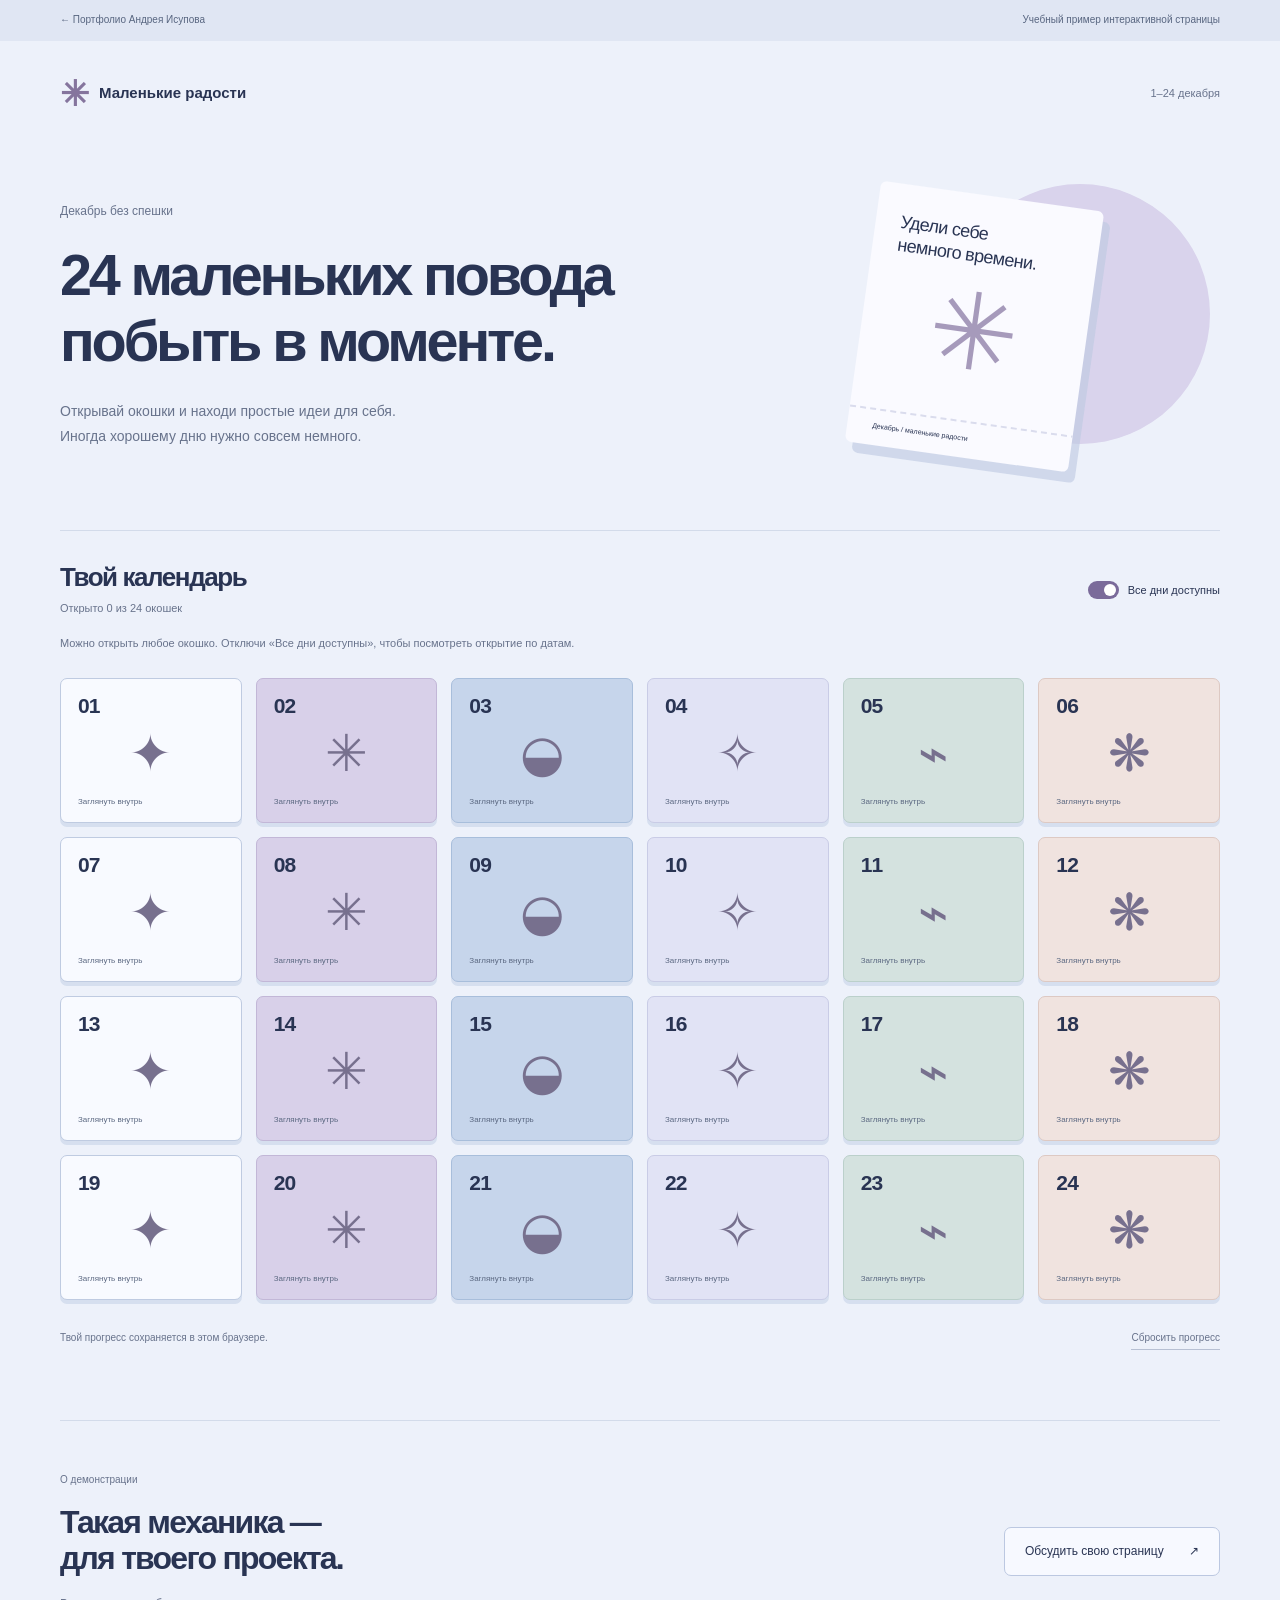
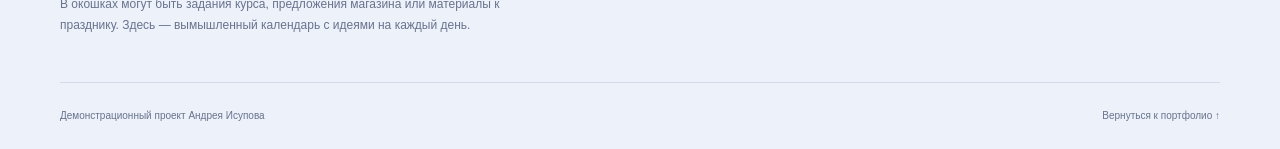
==== advent/index.html @ 97cbf88d "Publish portfolio with original catalogs and new IIDOUBLE design" ====
<!doctype html>
<html lang="ru">
<head><meta charset="utf-8"><meta name="viewport" content="width=device-width,initial-scale=1"><meta name="theme-color" content="#edf1fa"><meta name="description" content="Учебный пример интерактивного адвент-календаря: 24 окошка, небольшие задания и сохранение прогресса."><title>Маленькие радости — демо адвент-календаря</title><link rel="icon" href="../assets/favicon.svg" type="image/svg+xml"><link rel="stylesheet" href="calendar.css"><script src="calendar.js" defer></script></head>
<body>
  <div class="portfolio-strip"><div class="container"><a href="../">← Портфолио Андрея Исупова</a><span>Учебный пример интерактивной страницы</span></div></div>
  <header class="container calendar-header"><a class="calendar-brand" href="./"><span aria-hidden="true">✳</span>Маленькие радости</a><span class="month-label">1–24 декабря</span></header>
  <main class="container">
    <section class="calendar-hero"><div><p class="small-intro">Декабрь без спешки</p><h1>24 маленьких повода<br>побыть в моменте.</h1><p class="hero-description">Открывай окошки и находи простые идеи для себя.<br class="desktop-break"> Иногда хорошему дню нужно совсем немного.</p></div><div class="paper-art" aria-hidden="true"><div class="art-disc"></div><div class="art-ticket"><span>Удели себе<br>немного времени.</span><strong>✳</strong><i>Декабрь / маленькие радости</i></div></div></section>
    <section class="calendar-section" aria-labelledby="calendar-heading">
      <div class="calendar-toolbar"><div><h2 id="calendar-heading">Твой календарь</h2><p id="progress" aria-live="polite">Открыто 0 из 24 окошек</p></div><div class="demo-controls"><label class="toggle-label"><input type="checkbox" id="all-days" checked><span class="toggle-track" aria-hidden="true"></span>Все дни доступны</label><label class="date-label" id="date-control" hidden>Посмотреть на <select id="preview-day" aria-label="День декабря для просмотра"></select></label></div></div>
      <p class="calendar-explainer" id="calendar-explainer">Можно открыть любое окошко. Отключи «Все дни доступны», чтобы посмотреть открытие по датам.</p>
      <div class="calendar-grid" id="calendar-grid" aria-label="Дни адвент-календаря"></div>
      <div class="calendar-bottom"><p id="save-status" aria-live="polite">Твой прогресс сохраняется в этом браузере.</p><button class="reset-button" id="reset-progress">Сбросить прогресс</button></div>
    </section>
    <section class="demo-about"><div><span class="demo-label">О демонстрации</span><h2>Такая механика —<br>для твоего проекта.</h2><p>В окошках могут быть задания курса, предложения магазина или материалы к празднику. Здесь — вымышленный календарь с идеями на каждый день.</p></div><a class="project-contact" href="https://t.me/CURNOSS" target="_blank" rel="noopener">Обсудить свою страницу <span aria-hidden="true">↗</span></a></section>
  </main>
  <footer class="container calendar-footer"><span>Демонстрационный проект Андрея Исупова</span><a href="../">Вернуться к портфолио ↑</a></footer>
  <dialog id="day-dialog" class="day-dialog" aria-labelledby="day-title"><button id="close-day" class="close-button" aria-label="Закрыть окошко">✕</button><div id="day-art" class="day-art" aria-hidden="true"></div><div class="day-content"><span id="day-number" class="day-number"></span><h2 id="day-title"></h2><p id="day-description"></p><button id="done-button" class="done-button">Отметить выполненным</button><p class="day-note">Без строгого плана. Сделай это, когда захочется.</p></div></dialog>
  <noscript><p class="container">Для открытия окошек включи JavaScript в браузере. <a href="../">Вернуться в портфолио</a>.</p></noscript>
</body></html>
---- advent/calendar.css ----
@font-face{font-family:Manrope;src:url('../assets/manrope.ttf') format('truetype');font-weight:200 800;font-display:swap}
:root{--paper:#edf1fa;--ink:#293453;--muted:#68738c;--purple:#726591;--line:#d3dbea}*{box-sizing:border-box}html{scroll-behavior:smooth}body{margin:0;background:var(--paper);color:var(--ink);font:15px/1.65 Manrope,'Segoe UI',sans-serif}button,select,input{font:inherit}a{color:inherit;text-decoration:none}button,a,select{cursor:pointer}button{color:inherit}button:disabled{cursor:not-allowed}button:focus-visible,a:focus-visible,select:focus-visible,input:focus-visible{outline:3px solid #6055b6;outline-offset:5px}h1,h2,p{margin:0}h1,h2{letter-spacing:-.055em;line-height:1.12;font-weight:600}.container{max-width:1160px;width:calc(100% - 80px);margin-inline:auto}.portfolio-strip{background:#e0e6f3;font-size:10px;color:#586680}.portfolio-strip>.container{display:flex;justify-content:space-between;gap:20px;padding-block:12px}.portfolio-strip a:hover{text-decoration:underline}.calendar-header{display:flex;align-items:center;justify-content:space-between;gap:20px;min-height:105px}.calendar-brand{display:flex;align-items:center;gap:10px;font-weight:650;font-size:15px}.calendar-brand>span{font-size:35px;color:#85759d;line-height:1}.month-label{font-size:11px;color:var(--muted)}.calendar-hero{display:grid;grid-template-columns:1.3fr 1fr;gap:30px;align-items:center;padding:38px 0 61px}.small-intro{font-size:12px;color:var(--muted);margin-bottom:22px}.calendar-hero h1{font-size:clamp(37px,4.5vw,61px);line-height:1.13}.hero-description{font-size:14px;color:var(--muted);line-height:1.85;margin-top:25px}.paper-art{position:relative;width:100%;height:285px;display:grid;place-items:center}.art-disc{width:260px;height:260px;border-radius:50%;background:#d9d3ec;position:absolute;right:10px;top:0}.art-ticket{width:225px;height:263px;background:#fafaff;position:relative;padding:27px 25px;border-radius:6px;transform:rotate(8deg);box-shadow:8px 10px 0 #bec9e29c;display:flex;flex-direction:column;overflow:hidden}.art-ticket::after{content:'';position:absolute;width:290px;border-bottom:2px dashed #dadced;left:-20px;bottom:35px}.art-ticket>span{font-size:18px;line-height:1.3;letter-spacing:-.035em}.art-ticket>strong{font-weight:400;font-size:107px;line-height:1.2;align-self:center;color:#a69abb}.art-ticket>i{font-size:7px;position:absolute;bottom:13px;font-style:normal}.calendar-section{border-top:1px solid var(--line);padding-top:32px}.calendar-toolbar{display:flex;align-items:center;justify-content:space-between;gap:25px}.calendar-toolbar h2{font-size:26px}.calendar-toolbar>div>p{font-size:11px;color:var(--muted);margin-top:7px}.demo-controls{display:flex;gap:20px;align-items:center;flex-wrap:wrap;justify-content:flex-end}.toggle-label{display:inline-flex;align-items:center;gap:9px;font-size:11px;cursor:pointer;position:relative}.toggle-label>input{position:absolute;left:0;opacity:0;width:32px;height:20px;cursor:pointer}.toggle-track{width:31px;height:18px;position:relative;background:#aab4c8;border-radius:20px;transition:background .2s}.toggle-track::after{content:'';position:absolute;background:white;width:12px;height:12px;border-radius:50%;left:3px;top:3px;transition:transform .2s}.toggle-label>input:checked+.toggle-track{background:#7b6b9a}.toggle-label>input:checked+.toggle-track::after{transform:translateX(13px)}.toggle-label>input:focus-visible+.toggle-track{outline:3px solid #6055b6;outline-offset:4px}.date-label{font-size:11px;color:var(--muted)}.date-label select{margin-left:6px;border:1px solid #c3cde1;background:#f9faff;color:var(--ink);border-radius:5px;font-size:11px;padding:6px}.calendar-explainer{font-size:11px;color:var(--muted);margin-top:17px;min-height:24px}.calendar-grid{display:grid;grid-template-columns:repeat(6,minmax(0,1fr));gap:14px;margin-top:20px}.day{min-height:145px;position:relative;display:flex;flex-direction:column;justify-content:space-between;align-items:flex-start;padding:14px 17px;border:1px solid #bfcbe1;border-radius:7px;background:#f8faff;box-shadow:0 4px 0 #d6dfef;text-align:left;transition:transform .16s,background .16s}.day:nth-child(6n+2){background:#d8d0e9;border-color:#c2b7d7}.day:nth-child(6n+3){background:#c6d5eb;border-color:#a8bedb}.day:nth-child(6n+4){background:#e1e3f5;border-color:#c9cce6}.day:nth-child(6n+5){background:#d4e2df;border-color:#bbd0cb}.day:nth-child(6n+6){background:#f0e3df;border-color:#ddc9c3}.day:hover:not(:disabled){transform:translateY(-4px);box-shadow:0 8px 0 #d6dfef}.day>.number{font-size:21px;font-weight:550;line-height:1.25;letter-spacing:-.04em}.day>.day-symbol{font-size:51px;line-height:1;font-weight:400;color:#77708e;align-self:center;position:relative;top:-5px}.day>.state{font-size:8px;color:#5b6881;line-height:1.3}.day.opened{background:#fff!important;border-color:#a4b5d2}.day.opened .day-symbol{font-size:15px;color:#6a6d91;line-height:1.5;align-self:flex-start;max-width:125px;letter-spacing:-.025em;top:0}.day.done .state{color:#247564}.day.done::after{content:'✓';position:absolute;right:13px;top:16px;width:19px;height:19px;border-radius:50%;background:#e0f0e9;color:#217457;font-size:12px;text-align:center;line-height:19px}.day:disabled{opacity:.42;box-shadow:none}.calendar-bottom{display:flex;justify-content:space-between;gap:20px;margin-top:27px;align-items:center;font-size:10px;color:var(--muted)}.reset-button{border:0;border-bottom:1px solid #b7c0d3;background:transparent;padding:3px 0;font-size:10px;color:var(--muted)}.reset-button:hover{color:var(--ink)}.demo-about{display:flex;align-items:center;justify-content:space-between;gap:50px;margin-top:70px;padding:45px 0;border-top:1px solid var(--line);border-bottom:1px solid var(--line)}.demo-label{font-size:10px;color:var(--muted)}.demo-about h2{font-size:32px;margin-top:14px}.demo-about p{font-size:12px;color:var(--muted);line-height:1.8;max-width:500px;margin-top:17px}.project-contact{flex-shrink:0;padding:14px 20px;border:1px solid #bcc8e1;border-radius:7px;background:#f7f9ff;font-size:12px}.project-contact span{margin-left:22px}.project-contact:hover{background:white}.calendar-footer{display:flex;justify-content:space-between;gap:20px;font-size:10px;color:var(--muted);padding-block:25px}.calendar-footer a:hover{text-decoration:underline}.day-dialog{width:min(660px,calc(100% - 32px));max-height:90dvh;padding:0;overflow:auto;border:1px solid #cbd4e7;border-radius:14px;background:#fbfcff;color:var(--ink)}.day-dialog::backdrop{background:#26335280;backdrop-filter:blur(5px)}.close-button{position:absolute;top:15px;right:15px;display:grid;place-items:center;width:33px;height:33px;border:1px solid #c2cce0;border-radius:50%;background:#f7f9ffcc;font-size:15px;z-index:1}.day-art{height:175px;background:#dcd5ed;display:grid;place-items:center;font-size:112px;color:#88789f;line-height:1}.day-content{padding:30px 36px 25px}.day-number{font-size:11px;color:var(--muted)}.day-content h2{font-size:34px;margin-top:12px;max-width:470px}.day-content>p:not(.day-note){font-size:14px;line-height:1.9;color:var(--muted);margin-top:20px}.done-button{margin-top:27px;border:0;background:#5c648c;color:white;border-radius:7px;padding:12px 18px;font-size:12px;font-weight:600}.done-button:hover{background:#474f74}.done-button[aria-pressed=true]{background:#d9ebe4;color:#286e59}.day-note{font-size:10px;color:var(--muted);margin-top:19px!important}.modal-open{overflow:hidden}
@media(max-width:1000px){.calendar-grid{grid-template-columns:repeat(4,minmax(0,1fr))}.paper-art{height:250px}.art-disc{width:220px;height:220px}.art-ticket{width:200px;height:235px}.art-ticket>strong{font-size:85px}.calendar-hero h1{font-size:46px}.calendar-grid .day{min-height:140px}.calendar-hero{grid-template-columns:1.3fr 1fr}.calendar-brand{font-size:14px}.demo-about{gap:25px}.project-contact{font-size:11px}}
@media(max-width:640px){.container{width:calc(100% - 36px)}.portfolio-strip>.container{padding-block:10px;font-size:9px}.portfolio-strip span{display:none}.calendar-header{min-height:80px}.calendar-brand{font-size:12px;gap:7px}.calendar-brand>span{font-size:28px}.month-label{font-size:10px}.calendar-hero{display:block;padding:30px 0 35px;position:relative}.calendar-hero h1{font-size:clamp(36px,8.8vw,52px)}.small-intro{font-size:11px;margin-bottom:19px}.hero-description{font-size:12px;margin-top:20px;max-width:350px}.desktop-break{display:none}.paper-art{height:225px;margin-top:22px}.art-disc{width:200px;height:200px;right:calc(50% - 130px)}.art-ticket{height:209px;width:180px;padding:21px}.art-ticket>span{font-size:15px}.art-ticket>strong{font-size:78px}.art-ticket>i{font-size:6px}.calendar-section{padding-top:26px}.calendar-toolbar{align-items:flex-start;flex-direction:column;gap:17px}.calendar-toolbar h2{font-size:25px}.demo-controls{justify-content:flex-start;gap:12px}.calendar-explainer{font-size:10px;line-height:1.8;margin-top:14px}.calendar-grid{grid-template-columns:repeat(3,minmax(0,1fr));gap:10px;margin-top:16px}.calendar-grid .day{min-height:126px;padding:11px 12px}.day>.number{font-size:20px}.day>.day-symbol{font-size:40px}.day>.state{font-size:8px}.day.opened .day-symbol{font-size:12px;line-height:1.4}.day.done::after{right:9px;top:12px;width:16px;height:16px;font-size:10px;line-height:16px}.calendar-bottom{align-items:flex-start;font-size:9px;gap:15px}.calendar-bottom>p{max-width:175px}.reset-button{font-size:9px;flex-shrink:0}.demo-about{display:block;padding:31px 0;margin-top:45px}.demo-about h2{font-size:31px}.demo-about p{font-size:12px}.project-contact{display:inline-block;margin-top:24px;font-size:12px}.calendar-footer{flex-direction:column;gap:10px;font-size:9px}.day-art{height:130px;font-size:88px}.day-content{padding:24px}.day-content h2{font-size:28px}.day-content>p:not(.day-note){font-size:13px}.day-note{font-size:9px}.done-button{font-size:12px}.date-label select{max-width:130px}}
@media(prefers-reduced-motion:reduce){html{scroll-behavior:auto}*,*::before,*::after{transition:none!important;animation:none!important}}
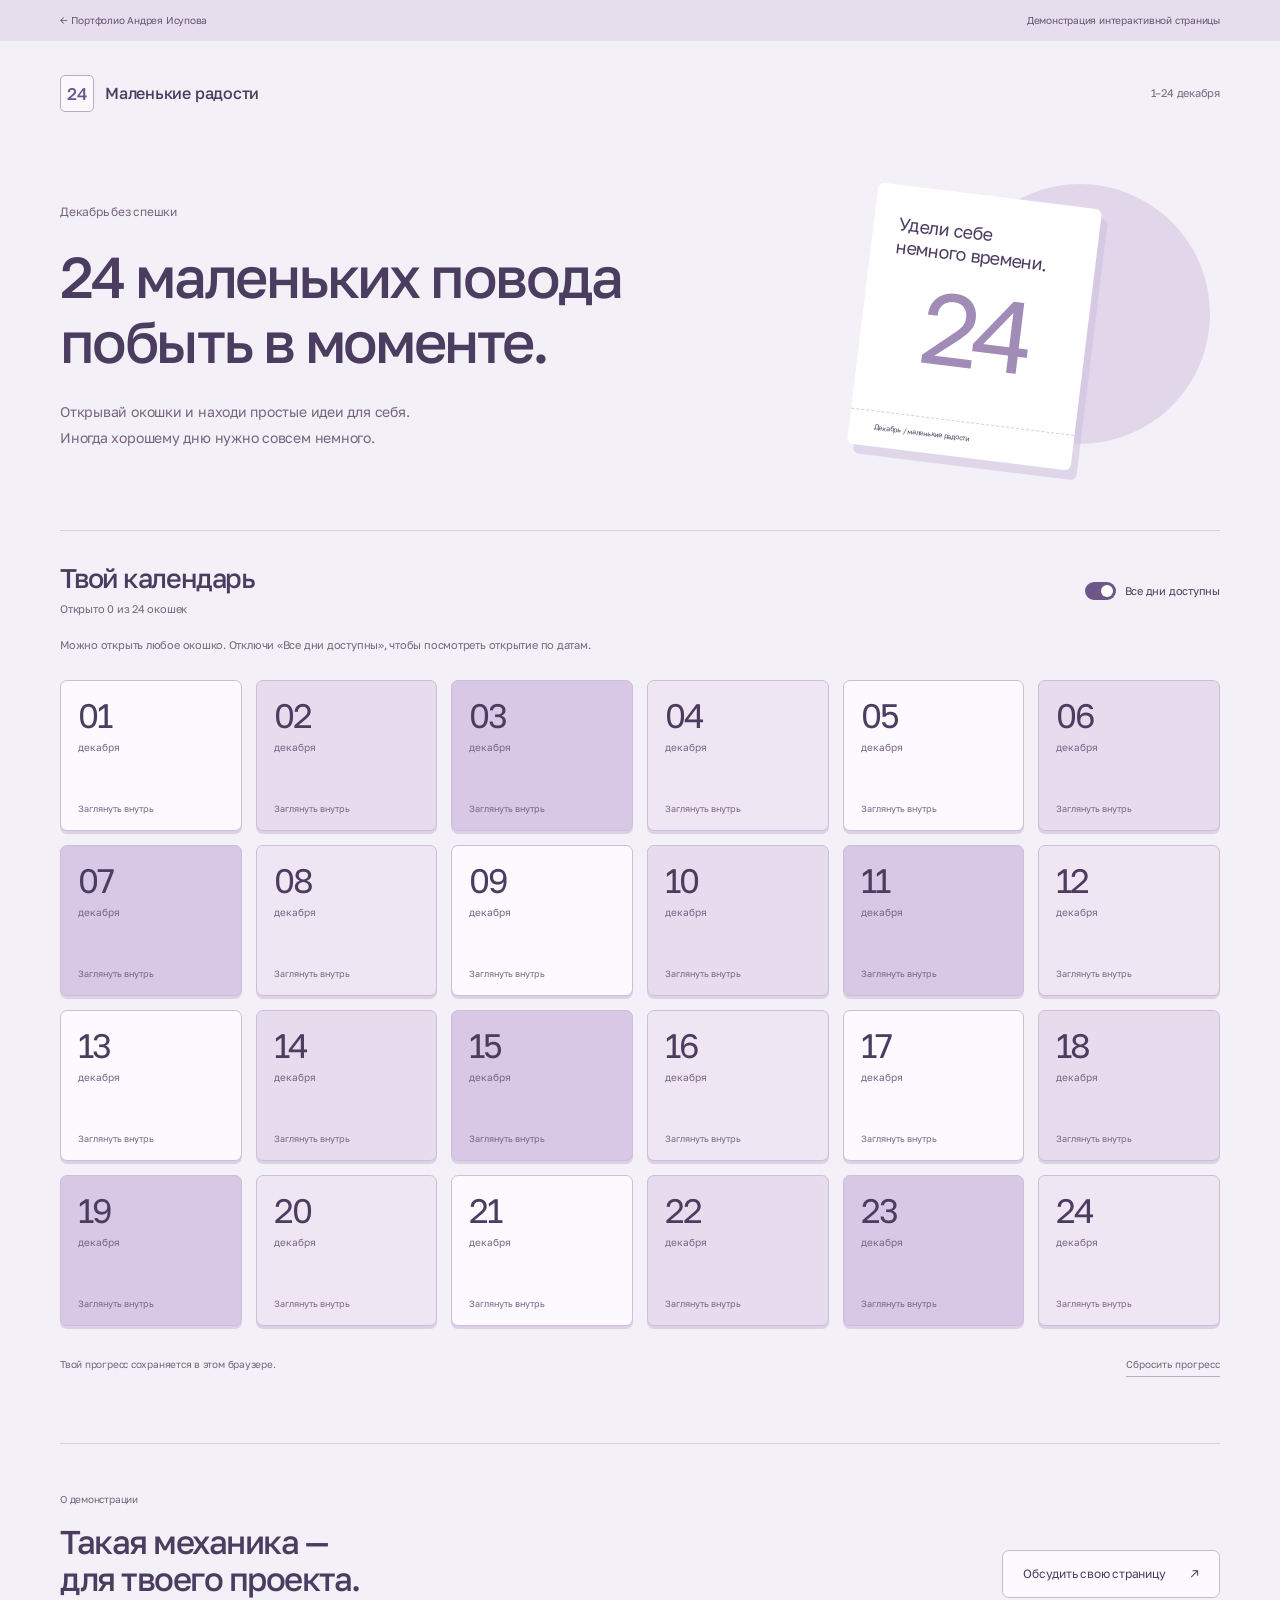
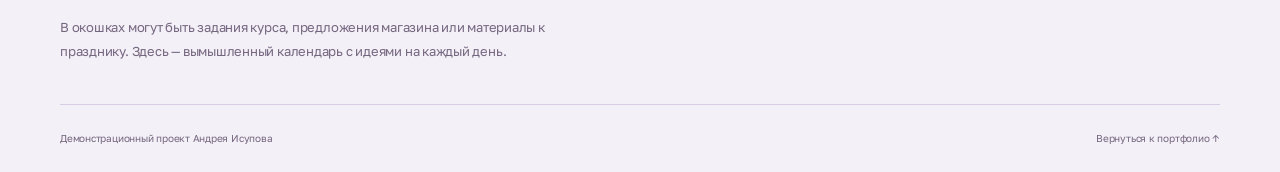
==== commit 8012c7d5: "Redesign portfolio for client applications" ====
--- a/advent/index.html
+++ b/advent/index.html
@@ -1,11 +1,11 @@
 <!doctype html>
 <html lang="ru">
-<head><meta charset="utf-8"><meta name="viewport" content="width=device-width,initial-scale=1"><meta name="theme-color" content="#edf1fa"><meta name="description" content="Учебный пример интерактивного адвент-календаря: 24 окошка, небольшие задания и сохранение прогресса."><title>Маленькие радости — демо адвент-календаря</title><link rel="icon" href="../assets/favicon.svg" type="image/svg+xml"><link rel="stylesheet" href="calendar.css"><script src="calendar.js" defer></script></head>
+<head><meta charset="utf-8"><meta name="viewport" content="width=device-width,initial-scale=1"><meta name="theme-color" content="#f4f0f7"><meta name="description" content="Учебный пример интерактивного адвент-календаря: 24 окошка, небольшие задания и сохранение прогресса."><title>Маленькие радости — демо адвент-календаря</title><link rel="icon" href="../assets/favicon.svg" type="image/svg+xml"><link rel="stylesheet" href="calendar.css"><script src="calendar.js" defer></script></head>
 <body>
-  <div class="portfolio-strip"><div class="container"><a href="../">← Портфолио Андрея Исупова</a><span>Учебный пример интерактивной страницы</span></div></div>
-  <header class="container calendar-header"><a class="calendar-brand" href="./"><span aria-hidden="true">✳</span>Маленькие радости</a><span class="month-label">1–24 декабря</span></header>
+  <div class="portfolio-strip"><div class="container"><a href="../">← Портфолио Андрея Исупова</a><span>Демонстрация интерактивной страницы</span></div></div>
+  <header class="container calendar-header"><a class="calendar-brand" href="./"><span aria-hidden="true">24</span>Маленькие радости</a><span class="month-label">1–24 декабря</span></header>
   <main class="container">
-    <section class="calendar-hero"><div><p class="small-intro">Декабрь без спешки</p><h1>24 маленьких повода<br>побыть в моменте.</h1><p class="hero-description">Открывай окошки и находи простые идеи для себя.<br class="desktop-break"> Иногда хорошему дню нужно совсем немного.</p></div><div class="paper-art" aria-hidden="true"><div class="art-disc"></div><div class="art-ticket"><span>Удели себе<br>немного времени.</span><strong>✳</strong><i>Декабрь / маленькие радости</i></div></div></section>
+    <section class="calendar-hero"><div><p class="small-intro">Декабрь без спешки</p><h1>24 маленьких повода<br>побыть в моменте.</h1><p class="hero-description">Открывай окошки и находи простые идеи для себя.<br class="desktop-break"> Иногда хорошему дню нужно совсем немного.</p></div><div class="paper-art" aria-hidden="true"><div class="art-disc"></div><div class="art-ticket"><span>Удели себе<br>немного времени.</span><strong>24</strong><i>Декабрь / маленькие радости</i></div></div></section>
     <section class="calendar-section" aria-labelledby="calendar-heading">
       <div class="calendar-toolbar"><div><h2 id="calendar-heading">Твой календарь</h2><p id="progress" aria-live="polite">Открыто 0 из 24 окошек</p></div><div class="demo-controls"><label class="toggle-label"><input type="checkbox" id="all-days" checked><span class="toggle-track" aria-hidden="true"></span>Все дни доступны</label><label class="date-label" id="date-control" hidden>Посмотреть на <select id="preview-day" aria-label="День декабря для просмотра"></select></label></div></div>
       <p class="calendar-explainer" id="calendar-explainer">Можно открыть любое окошко. Отключи «Все дни доступны», чтобы посмотреть открытие по датам.</p>
--- a/advent/calendar.css
+++ b/advent/calendar.css
@@ -1,5 +1,91 @@
-@font-face{font-family:Manrope;src:url('../assets/manrope.ttf') format('truetype');font-weight:200 800;font-display:swap}
-:root{--paper:#edf1fa;--ink:#293453;--muted:#68738c;--purple:#726591;--line:#d3dbea}*{box-sizing:border-box}html{scroll-behavior:smooth}body{margin:0;background:var(--paper);color:var(--ink);font:15px/1.65 Manrope,'Segoe UI',sans-serif}button,select,input{font:inherit}a{color:inherit;text-decoration:none}button,a,select{cursor:pointer}button{color:inherit}button:disabled{cursor:not-allowed}button:focus-visible,a:focus-visible,select:focus-visible,input:focus-visible{outline:3px solid #6055b6;outline-offset:5px}h1,h2,p{margin:0}h1,h2{letter-spacing:-.055em;line-height:1.12;font-weight:600}.container{max-width:1160px;width:calc(100% - 80px);margin-inline:auto}.portfolio-strip{background:#e0e6f3;font-size:10px;color:#586680}.portfolio-strip>.container{display:flex;justify-content:space-between;gap:20px;padding-block:12px}.portfolio-strip a:hover{text-decoration:underline}.calendar-header{display:flex;align-items:center;justify-content:space-between;gap:20px;min-height:105px}.calendar-brand{display:flex;align-items:center;gap:10px;font-weight:650;font-size:15px}.calendar-brand>span{font-size:35px;color:#85759d;line-height:1}.month-label{font-size:11px;color:var(--muted)}.calendar-hero{display:grid;grid-template-columns:1.3fr 1fr;gap:30px;align-items:center;padding:38px 0 61px}.small-intro{font-size:12px;color:var(--muted);margin-bottom:22px}.calendar-hero h1{font-size:clamp(37px,4.5vw,61px);line-height:1.13}.hero-description{font-size:14px;color:var(--muted);line-height:1.85;margin-top:25px}.paper-art{position:relative;width:100%;height:285px;display:grid;place-items:center}.art-disc{width:260px;height:260px;border-radius:50%;background:#d9d3ec;position:absolute;right:10px;top:0}.art-ticket{width:225px;height:263px;background:#fafaff;position:relative;padding:27px 25px;border-radius:6px;transform:rotate(8deg);box-shadow:8px 10px 0 #bec9e29c;display:flex;flex-direction:column;overflow:hidden}.art-ticket::after{content:'';position:absolute;width:290px;border-bottom:2px dashed #dadced;left:-20px;bottom:35px}.art-ticket>span{font-size:18px;line-height:1.3;letter-spacing:-.035em}.art-ticket>strong{font-weight:400;font-size:107px;line-height:1.2;align-self:center;color:#a69abb}.art-ticket>i{font-size:7px;position:absolute;bottom:13px;font-style:normal}.calendar-section{border-top:1px solid var(--line);padding-top:32px}.calendar-toolbar{display:flex;align-items:center;justify-content:space-between;gap:25px}.calendar-toolbar h2{font-size:26px}.calendar-toolbar>div>p{font-size:11px;color:var(--muted);margin-top:7px}.demo-controls{display:flex;gap:20px;align-items:center;flex-wrap:wrap;justify-content:flex-end}.toggle-label{display:inline-flex;align-items:center;gap:9px;font-size:11px;cursor:pointer;position:relative}.toggle-label>input{position:absolute;left:0;opacity:0;width:32px;height:20px;cursor:pointer}.toggle-track{width:31px;height:18px;position:relative;background:#aab4c8;border-radius:20px;transition:background .2s}.toggle-track::after{content:'';position:absolute;background:white;width:12px;height:12px;border-radius:50%;left:3px;top:3px;transition:transform .2s}.toggle-label>input:checked+.toggle-track{background:#7b6b9a}.toggle-label>input:checked+.toggle-track::after{transform:translateX(13px)}.toggle-label>input:focus-visible+.toggle-track{outline:3px solid #6055b6;outline-offset:4px}.date-label{font-size:11px;color:var(--muted)}.date-label select{margin-left:6px;border:1px solid #c3cde1;background:#f9faff;color:var(--ink);border-radius:5px;font-size:11px;padding:6px}.calendar-explainer{font-size:11px;color:var(--muted);margin-top:17px;min-height:24px}.calendar-grid{display:grid;grid-template-columns:repeat(6,minmax(0,1fr));gap:14px;margin-top:20px}.day{min-height:145px;position:relative;display:flex;flex-direction:column;justify-content:space-between;align-items:flex-start;padding:14px 17px;border:1px solid #bfcbe1;border-radius:7px;background:#f8faff;box-shadow:0 4px 0 #d6dfef;text-align:left;transition:transform .16s,background .16s}.day:nth-child(6n+2){background:#d8d0e9;border-color:#c2b7d7}.day:nth-child(6n+3){background:#c6d5eb;border-color:#a8bedb}.day:nth-child(6n+4){background:#e1e3f5;border-color:#c9cce6}.day:nth-child(6n+5){background:#d4e2df;border-color:#bbd0cb}.day:nth-child(6n+6){background:#f0e3df;border-color:#ddc9c3}.day:hover:not(:disabled){transform:translateY(-4px);box-shadow:0 8px 0 #d6dfef}.day>.number{font-size:21px;font-weight:550;line-height:1.25;letter-spacing:-.04em}.day>.day-symbol{font-size:51px;line-height:1;font-weight:400;color:#77708e;align-self:center;position:relative;top:-5px}.day>.state{font-size:8px;color:#5b6881;line-height:1.3}.day.opened{background:#fff!important;border-color:#a4b5d2}.day.opened .day-symbol{font-size:15px;color:#6a6d91;line-height:1.5;align-self:flex-start;max-width:125px;letter-spacing:-.025em;top:0}.day.done .state{color:#247564}.day.done::after{content:'✓';position:absolute;right:13px;top:16px;width:19px;height:19px;border-radius:50%;background:#e0f0e9;color:#217457;font-size:12px;text-align:center;line-height:19px}.day:disabled{opacity:.42;box-shadow:none}.calendar-bottom{display:flex;justify-content:space-between;gap:20px;margin-top:27px;align-items:center;font-size:10px;color:var(--muted)}.reset-button{border:0;border-bottom:1px solid #b7c0d3;background:transparent;padding:3px 0;font-size:10px;color:var(--muted)}.reset-button:hover{color:var(--ink)}.demo-about{display:flex;align-items:center;justify-content:space-between;gap:50px;margin-top:70px;padding:45px 0;border-top:1px solid var(--line);border-bottom:1px solid var(--line)}.demo-label{font-size:10px;color:var(--muted)}.demo-about h2{font-size:32px;margin-top:14px}.demo-about p{font-size:12px;color:var(--muted);line-height:1.8;max-width:500px;margin-top:17px}.project-contact{flex-shrink:0;padding:14px 20px;border:1px solid #bcc8e1;border-radius:7px;background:#f7f9ff;font-size:12px}.project-contact span{margin-left:22px}.project-contact:hover{background:white}.calendar-footer{display:flex;justify-content:space-between;gap:20px;font-size:10px;color:var(--muted);padding-block:25px}.calendar-footer a:hover{text-decoration:underline}.day-dialog{width:min(660px,calc(100% - 32px));max-height:90dvh;padding:0;overflow:auto;border:1px solid #cbd4e7;border-radius:14px;background:#fbfcff;color:var(--ink)}.day-dialog::backdrop{background:#26335280;backdrop-filter:blur(5px)}.close-button{position:absolute;top:15px;right:15px;display:grid;place-items:center;width:33px;height:33px;border:1px solid #c2cce0;border-radius:50%;background:#f7f9ffcc;font-size:15px;z-index:1}.day-art{height:175px;background:#dcd5ed;display:grid;place-items:center;font-size:112px;color:#88789f;line-height:1}.day-content{padding:30px 36px 25px}.day-number{font-size:11px;color:var(--muted)}.day-content h2{font-size:34px;margin-top:12px;max-width:470px}.day-content>p:not(.day-note){font-size:14px;line-height:1.9;color:var(--muted);margin-top:20px}.done-button{margin-top:27px;border:0;background:#5c648c;color:white;border-radius:7px;padding:12px 18px;font-size:12px;font-weight:600}.done-button:hover{background:#474f74}.done-button[aria-pressed=true]{background:#d9ebe4;color:#286e59}.day-note{font-size:10px;color:var(--muted);margin-top:19px!important}.modal-open{overflow:hidden}
-@media(max-width:1000px){.calendar-grid{grid-template-columns:repeat(4,minmax(0,1fr))}.paper-art{height:250px}.art-disc{width:220px;height:220px}.art-ticket{width:200px;height:235px}.art-ticket>strong{font-size:85px}.calendar-hero h1{font-size:46px}.calendar-grid .day{min-height:140px}.calendar-hero{grid-template-columns:1.3fr 1fr}.calendar-brand{font-size:14px}.demo-about{gap:25px}.project-contact{font-size:11px}}
-@media(max-width:640px){.container{width:calc(100% - 36px)}.portfolio-strip>.container{padding-block:10px;font-size:9px}.portfolio-strip span{display:none}.calendar-header{min-height:80px}.calendar-brand{font-size:12px;gap:7px}.calendar-brand>span{font-size:28px}.month-label{font-size:10px}.calendar-hero{display:block;padding:30px 0 35px;position:relative}.calendar-hero h1{font-size:clamp(36px,8.8vw,52px)}.small-intro{font-size:11px;margin-bottom:19px}.hero-description{font-size:12px;margin-top:20px;max-width:350px}.desktop-break{display:none}.paper-art{height:225px;margin-top:22px}.art-disc{width:200px;height:200px;right:calc(50% - 130px)}.art-ticket{height:209px;width:180px;padding:21px}.art-ticket>span{font-size:15px}.art-ticket>strong{font-size:78px}.art-ticket>i{font-size:6px}.calendar-section{padding-top:26px}.calendar-toolbar{align-items:flex-start;flex-direction:column;gap:17px}.calendar-toolbar h2{font-size:25px}.demo-controls{justify-content:flex-start;gap:12px}.calendar-explainer{font-size:10px;line-height:1.8;margin-top:14px}.calendar-grid{grid-template-columns:repeat(3,minmax(0,1fr));gap:10px;margin-top:16px}.calendar-grid .day{min-height:126px;padding:11px 12px}.day>.number{font-size:20px}.day>.day-symbol{font-size:40px}.day>.state{font-size:8px}.day.opened .day-symbol{font-size:12px;line-height:1.4}.day.done::after{right:9px;top:12px;width:16px;height:16px;font-size:10px;line-height:16px}.calendar-bottom{align-items:flex-start;font-size:9px;gap:15px}.calendar-bottom>p{max-width:175px}.reset-button{font-size:9px;flex-shrink:0}.demo-about{display:block;padding:31px 0;margin-top:45px}.demo-about h2{font-size:31px}.demo-about p{font-size:12px}.project-contact{display:inline-block;margin-top:24px;font-size:12px}.calendar-footer{flex-direction:column;gap:10px;font-size:9px}.day-art{height:130px;font-size:88px}.day-content{padding:24px}.day-content h2{font-size:28px}.day-content>p:not(.day-note){font-size:13px}.day-note{font-size:9px}.done-button{font-size:12px}.date-label select{max-width:130px}}
+@font-face{font-family:'Golos Text';src:url('../assets/golos-text.ttf') format('truetype');font-weight:400 900;font-display:swap}
+:root{--paper:#f4f0f7;--ink:#4b3d60;--muted:#74667f;--accent:#6d5688;--line:#d8cde2}
+*{box-sizing:border-box}
+html{scroll-behavior:smooth}
+body{margin:0;background:var(--paper);color:var(--ink);font:15px/1.7 'Golos Text','Segoe UI',sans-serif;letter-spacing:-.015em}
+button,select,input{font:inherit}
+a{color:inherit;text-decoration:none}
+button,a,select{cursor:pointer;-webkit-tap-highlight-color:transparent}
+button{color:inherit}
+button:disabled{cursor:not-allowed}
+button:focus-visible,a:focus-visible,select:focus-visible,input:focus-visible{outline:3px solid var(--accent);outline-offset:5px}
+h1,h2,p{margin:0}
+h1,h2{letter-spacing:-.045em;line-height:1.12;font-weight:500}
+[hidden]{display:none!important}
+.container{max-width:1160px;width:calc(100% - 80px);margin-inline:auto}
+.portfolio-strip{background:#e6deed;font-size:10px;color:#665574}
+.portfolio-strip>.container{display:flex;justify-content:space-between;gap:20px;padding-block:12px}
+.portfolio-strip a:hover{text-decoration:underline;text-underline-offset:4px}
+.calendar-header{display:flex;align-items:center;justify-content:space-between;gap:20px;min-height:105px}
+.calendar-brand{display:flex;align-items:center;gap:11px;font-weight:500;font-size:16px}
+.calendar-brand>span{display:grid;place-items:center;width:34px;height:37px;border:1px solid #baabc9;border-radius:5px;font-size:17px;color:var(--accent);line-height:1;background:#faf8fc}
+.month-label{font-size:11px;color:var(--muted)}
+.calendar-hero{display:grid;grid-template-columns:1.3fr 1fr;gap:30px;align-items:center;padding:38px 0 61px}
+.small-intro{font-size:12px;color:var(--muted);margin-bottom:22px}
+.calendar-hero h1{font-size:clamp(37px,4.5vw,61px);line-height:1.13}
+.hero-description{font-size:14px;color:var(--muted);line-height:1.85;margin-top:25px}
+.paper-art{position:relative;width:100%;height:285px;display:grid;place-items:center}
+.art-disc{width:260px;height:260px;border-radius:50%;background:#e2d6eb;position:absolute;right:10px;top:0}
+.art-ticket{width:225px;height:263px;background:#fff;position:relative;padding:27px 25px;border-radius:6px;transform:rotate(7deg);box-shadow:7px 9px 0 #cdbddd80;display:flex;flex-direction:column;overflow:hidden}
+.art-ticket::after{content:'';position:absolute;width:290px;border-bottom:1px dashed #d7cbe2;left:-20px;bottom:35px}
+.art-ticket>span{font-size:18px;line-height:1.3;letter-spacing:-.035em}
+.art-ticket>strong{font-weight:400;font-size:102px;line-height:1.2;letter-spacing:-.08em;align-self:center;color:#a18bb7}
+.art-ticket>i{font-size:7px;position:absolute;bottom:13px;font-style:normal}
+.calendar-section{border-top:1px solid var(--line);padding-top:32px}
+.calendar-toolbar{display:flex;align-items:center;justify-content:space-between;gap:25px}
+.calendar-toolbar h2{font-size:27px}
+.calendar-toolbar>div>p{font-size:11px;color:var(--muted);margin-top:7px}
+.demo-controls{display:flex;gap:20px;align-items:center;flex-wrap:wrap;justify-content:flex-end}
+.toggle-label{display:inline-flex;align-items:center;gap:9px;font-size:11px;cursor:pointer;position:relative}
+.toggle-label>input{position:absolute;left:0;opacity:0;width:32px;height:20px;cursor:pointer}
+.toggle-track{width:31px;height:18px;position:relative;background:#b6abbe;border-radius:20px}
+.toggle-track::after{content:'';position:absolute;background:white;width:12px;height:12px;border-radius:50%;left:3px;top:3px;transition:transform .15s}
+.toggle-label>input:checked+.toggle-track{background:var(--accent)}
+.toggle-label>input:checked+.toggle-track::after{transform:translateX(13px)}
+.toggle-label>input:focus-visible+.toggle-track{outline:3px solid var(--accent);outline-offset:4px}
+.date-label{font-size:11px;color:var(--muted)}
+.date-label select{margin-left:6px;border:1px solid #c9b9d6;background:#fdfbff;color:var(--ink);border-radius:5px;font-size:11px;padding:6px}
+.calendar-explainer{font-size:11px;color:var(--muted);margin-top:17px;min-height:24px}
+.calendar-grid{display:grid;grid-template-columns:repeat(6,minmax(0,1fr));gap:14px;margin-top:20px}
+.day{min-height:151px;position:relative;display:flex;flex-direction:column;align-items:flex-start;padding:15px 17px;border:1px solid #ccbdd8;border-radius:7px;background:#fcfafe;box-shadow:0 3px 0 #ddd1e7;text-align:left;transition:transform .15s}
+.day:nth-child(4n+2){background:#e6dced}
+.day:nth-child(4n+3){background:#d8c8e5}
+.day:nth-child(4n){background:#eee7f3}
+.day:hover:not(:disabled){transform:translateY(-3px)}
+.day>.number{font-size:34px;font-weight:400;line-height:1.15;letter-spacing:-.055em}
+.day>.day-symbol{font-size:10px;color:#786587;line-height:1.4;margin-top:5px}
+.day>.state{font-size:9px;color:#776783;line-height:1.3;margin-top:auto;padding-top:12px}
+.day.opened{background:white;border-color:#b6a2c7}
+.day.opened .number{font-size:22px}
+.day.opened .day-symbol{font-size:13px;line-height:1.45;color:#5e4c6f;max-width:125px;margin-top:10px}
+.day.done .state{color:#42715c}
+.day.done::after{content:'✓';position:absolute;right:13px;top:16px;width:19px;height:19px;border-radius:50%;background:#e4eee8;color:#42715c;font-size:12px;text-align:center;line-height:19px}
+.day:disabled{opacity:.42;box-shadow:none}
+.calendar-bottom{display:flex;justify-content:space-between;gap:20px;margin-top:27px;align-items:center;font-size:10px;color:var(--muted)}
+.reset-button{border:0;border-bottom:1px solid #baabc7;background:transparent;padding:3px 0;font-size:10px;color:var(--muted)}
+.reset-button:hover{color:var(--ink)}
+.demo-about{display:flex;align-items:center;justify-content:space-between;gap:50px;margin-top:66px;padding:41px 0;border-top:1px solid var(--line);border-bottom:1px solid var(--line)}
+.demo-label{font-size:10px;color:var(--muted)}
+.demo-about h2{font-size:33px;margin-top:14px}
+.demo-about p{font-size:13px;color:var(--muted);line-height:1.85;max-width:510px;margin-top:17px}
+.project-contact{flex-shrink:0;padding:13px 20px;border:1px solid #c8b8d5;border-radius:7px;background:#fcfafe;font-size:12px}
+.project-contact span{margin-left:22px}
+.project-contact:hover{background:white;border-color:var(--accent)}
+.calendar-footer{display:flex;justify-content:space-between;gap:20px;font-size:10px;color:var(--muted);padding-block:25px}
+.calendar-footer a:hover{text-decoration:underline;text-underline-offset:4px}
+.day-dialog{width:min(660px,calc(100% - 32px));max-height:90dvh;padding:0;overflow:auto;border:1px solid #d3c5df;border-radius:14px;background:#fdfbff;color:var(--ink)}
+.day-dialog::backdrop{background:#33243d99;backdrop-filter:blur(5px)}
+.close-button{position:absolute;top:15px;right:15px;display:grid;place-items:center;width:33px;height:33px;border:1px solid #cbbad7;border-radius:50%;background:#fdfaffdf;font-size:15px;z-index:1}
+.day-art{height:160px;background:#e1d5ec;display:grid;place-items:center;font-size:100px;font-weight:400;letter-spacing:-.07em;color:#9f88b5;line-height:1}
+.day-content{padding:30px 36px 25px}
+.day-number{font-size:11px;color:var(--muted)}
+.day-content h2{font-size:34px;margin-top:12px;max-width:470px}
+.day-content>p:not(.day-note){font-size:14px;line-height:1.9;color:var(--muted);margin-top:20px}
+.done-button{margin-top:27px;border:0;background:var(--accent);color:white;border-radius:7px;padding:12px 18px;font-size:12px;font-weight:500}
+.done-button:hover{background:#57416f}
+.done-button[aria-pressed=true]{background:#e2eee7;color:#35684d}
+.day-note{font-size:10px;color:var(--muted);margin-top:19px!important}
+.modal-open{overflow:hidden}
+@media(max-width:1000px){.calendar-grid{grid-template-columns:repeat(4,minmax(0,1fr))}.paper-art{height:250px}.art-disc{width:220px;height:220px}.art-ticket{width:200px;height:235px}.art-ticket>strong{font-size:85px}.calendar-hero h1{font-size:46px}.calendar-grid .day{min-height:145px}.demo-about{gap:25px}.project-contact{font-size:11px}}
+@media(max-width:640px){.container{width:calc(100% - 36px)}.portfolio-strip>.container{padding-block:10px;font-size:9px}.portfolio-strip span{display:none}.calendar-header{min-height:80px}.calendar-brand{font-size:12px;gap:8px}.calendar-brand>span{font-size:15px;width:29px;height:32px}.month-label{font-size:10px}.calendar-hero{display:block;padding:27px 0 32px}.calendar-hero h1{font-size:clamp(35px,8.8vw,50px)}.small-intro{font-size:11px;margin-bottom:19px}.hero-description{font-size:13px;margin-top:20px;max-width:350px}.desktop-break{display:none}.paper-art{height:215px;margin-top:20px}.art-disc{width:190px;height:190px;right:calc(50% - 130px)}.art-ticket{height:201px;width:180px;padding:21px}.art-ticket>span{font-size:15px}.art-ticket>strong{font-size:76px}.art-ticket>i{font-size:6px}.calendar-section{padding-top:26px}.calendar-toolbar{align-items:flex-start;flex-direction:column;gap:17px}.calendar-toolbar h2{font-size:25px}.demo-controls{justify-content:flex-start;gap:12px}.calendar-explainer{font-size:10px;line-height:1.85;margin-top:14px}.calendar-grid{grid-template-columns:repeat(3,minmax(0,1fr));gap:10px;margin-top:16px}.calendar-grid .day{min-height:132px;padding:12px}.day>.number{font-size:30px}.day>.day-symbol{font-size:9px}.day>.state{font-size:8px}.day.opened .number{font-size:20px}.day.opened .day-symbol{font-size:12px;line-height:1.4;margin-top:8px}.day.done::after{right:9px;top:12px;width:16px;height:16px;font-size:10px;line-height:16px}.calendar-bottom{align-items:flex-start;font-size:9px;gap:15px}.calendar-bottom>p{max-width:175px}.reset-button{font-size:9px;flex-shrink:0}.demo-about{display:block;padding:31px 0;margin-top:42px}.demo-about h2{font-size:30px}.demo-about p{font-size:13px}.project-contact{display:inline-block;margin-top:24px;font-size:12px}.calendar-footer{flex-direction:column;gap:10px;font-size:9px}.day-art{height:125px;font-size:80px}.day-content{padding:24px}.day-content h2{font-size:28px}.day-content>p:not(.day-note){font-size:13px}.day-note{font-size:9px}.done-button{font-size:12px}.date-label select{max-width:130px}}
 @media(prefers-reduced-motion:reduce){html{scroll-behavior:auto}*,*::before,*::after{transition:none!important;animation:none!important}}
